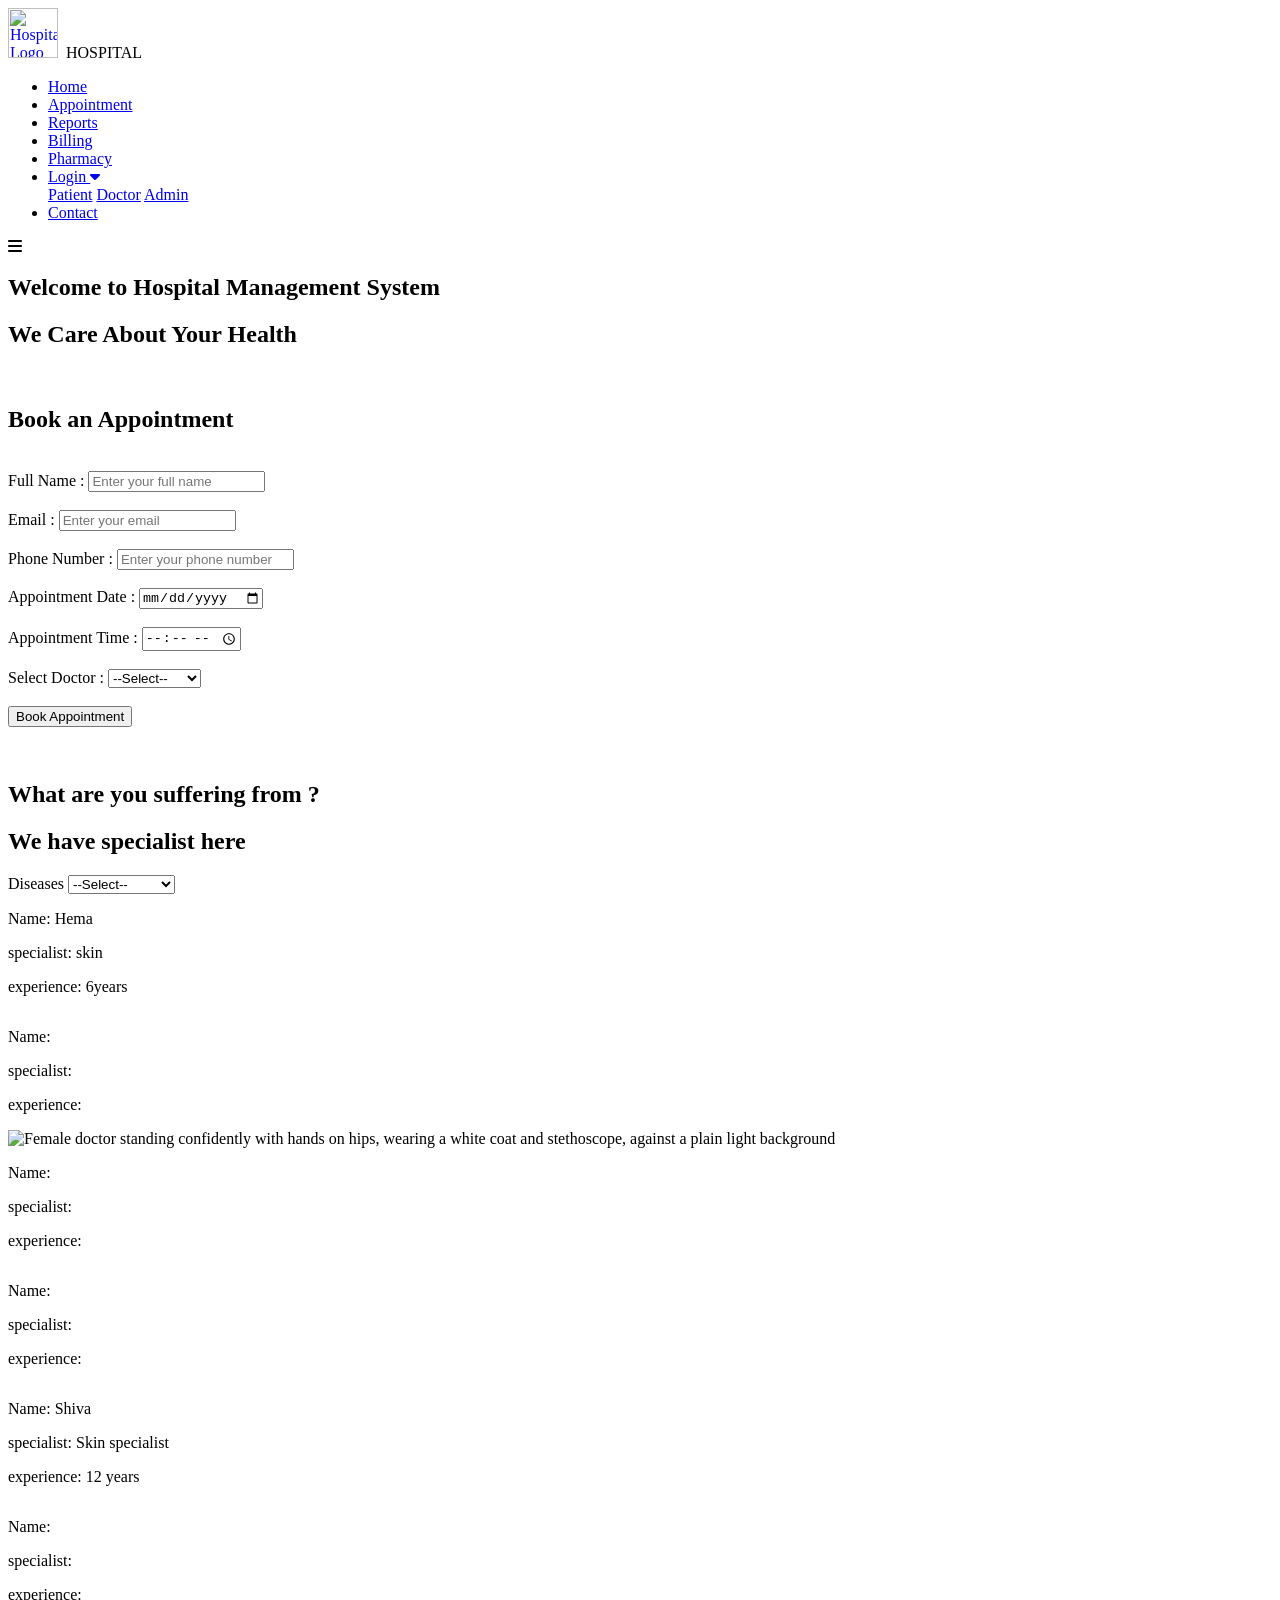
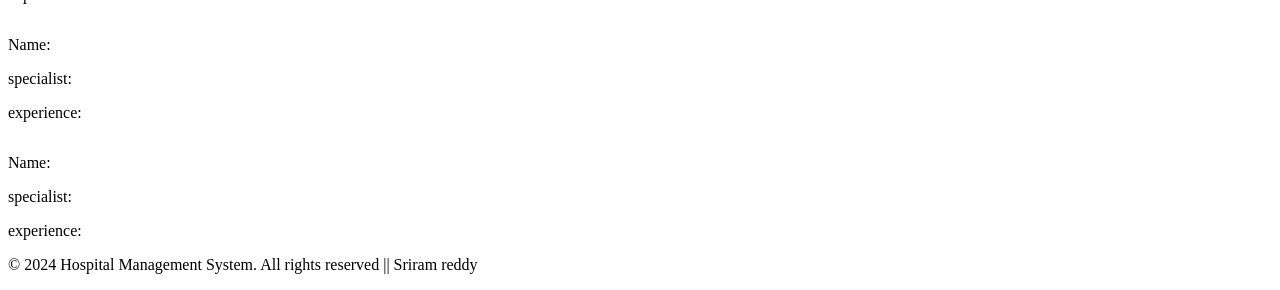
==== Appointment.html @ 1fb673c6 "Add logo image link to Appointment.html" ====
<html>

    
    <head>
        <title>hospital</title>
        <link rel="stylesheet" href="Appointment.css">
         <link rel="stylesheet" href="https://cdnjs.cloudflare.com/ajax/libs/font-awesome/6.0.0/css/all.min.css">
        
    </head>
     
    <body>
        <div class="main">
            <header class="navbar">
        <div class="logo">
                       <a href="index.html"> <img src="22.png" alt="Hospital Logo" class="logo-image"height="50",width="50",top-padd="-10px"></a>

            <i class="fas fa-hospital-plus"></i> <span>HOSPITAL</span>
        </div>
        
        <nav>
            <ul class="nav-links" id="navLinks">
               <li><a href="index.html">Home</a></li>
                <li><a href="Appointment.html">Appointment</a></li>
                <li><a href="Reports.html">Reports</a></li>
                <li><a href="billing.html">Billing</a></li>
                 <li><a href="pharmacy.html">Pharmacy</a></li>
                <li class="dropdown">
                    <a href="javascript:void(0)" class="dropbtn">Login <i class="fa fa-caret-down"></i></a>
                    <div class="dropdown-content">
                        <a href="patient_login.html">Patient</a>
                        <a href="doctor_login.html">Doctor</a>
                        <a href="admin_login.html">Admin</a>
                    </div>
                </li>
                <li><a href="contact.html">Contact</a></li>
            </ul>
            <div class="hamburger" id="hamburger">
                <i class="fas fa-bars"></i>
            </div>
        </nav>
    </header>
           
                            

          <section>
            <div class="title">
            <h1>Welcome to Hospital Management System</h1>
            <h2>We Care About Your Health</h2>

            
            </div>
            <br>
            <div class="form">
                <h1>Book an Appointment</h1>
                <br>
                <form action="" method="post">
                    <label for="name">Full Name :</label>
                    <input type="text" id="name" name="name" placeholder="Enter your full name" required>
                    <br><br>

                    <label for="email">Email :</label>
                    <input type="email" id="email" name="email" placeholder="Enter your email" required>
                    <br><br>

                    <label for="phone">Phone Number :</label>
                    <input type="tel" id="phone" name="phone" placeholder="Enter your phone number" required>
                    <br><br>

                    <label for="date">Appointment Date :</label>
                    <input type="date" id="date" name="date" required>
                    <br><br>

                    <label for="time">Appointment Time :</label>
                    <input type="time" id="time" name="time" required>
                    <br><br>

                    <label for="doctor">Select Doctor :</label>
                    <select id="doctor" name="doctor" required>
                        <option value="">--Select--</option>
                        <option value="dr_smith">Dr. Smith</option>
                        <option value="dr_jones">Dr. Jones</option>
                        <option value="dr_brown">Dr. Brown</option>
                        <option value="dr_brown">Dr. Brown</option>
                        <option value="dr_jimmy">Dr. Jimmy</option>
                        <option value="dr_williams">Dr. Williams</option>
                        <option value="dr_taylor">Dr. Taylor</option>
                        <option value="dr_davis">Dr. Davis</option>
                    </select>
                    <br><br>

                    <input type="submit" value="Book Appointment">
                </form>
            </div>

           
              <br>
              <div class="product">
                <h1>What are you suffering from ?</h1>

                <h2>We have specialist here</h2>

                <div class="form1">
            <lable for="Diseases">Diseases</lable>
            <select id="doctor" name="doctor" required>
                <option value="">--Select--</option>
                <option value="">General</option>
                <option value="">Skin specialist</option>
                <option value="">Fever</option>

            </select>
            </div>
                <div class="product1">
                    <div class="item">   
                        <img src="2.png" alt="">
                        <p>Name: Hema</p>
                        <p>specialist: skin</p>
                        <p>experience: 6years</p>
                    </div>
                    <div class="item">
                          <img src="3.png" alt="">
                        <p>Name:</p>
                        <p>specialist:</p>
                        <p>experience:</p>
                        
                    </div>
                    <div class="item">
                        <img src="4.png" alt="Female doctor standing confidently with hands on hips, wearing a white coat and stethoscope, against a plain light background">
                        <p>Name:</p>
                        <p>specialist:</p>
                        <p>experience:</p>
                        
                    </div>
                    <div class="item">
                          <img src="5.png" alt="">
                        <p>Name:</p>
                        <p>specialist:</p>
                        <p>experience:</p>
                        
                    </div>
                   
                </div>

                <div class="product2">
                    <div class="item1">
                         <img src="shiva.png" alt="">
                        <p>Name: Shiva</p>
                        <p>specialist: Skin specialist</p>
                        <p>experience: 12 years</p>

                    </div>

                    <div class="item1">
                         <img src=".png" alt="">
                        <p>Name:</p>
                        <p>specialist:</p>
                        <p>experience:</p>
                        
                    </div>

                    <div class="item1">
                         <img src=".png" alt="">
                        <p>Name:</p>
                        <p>specialist:</p>
                        <p>experience:</p>
                        
                    </div>

                    <div class="item1">
                         <img src=".png" alt="">
                        <p>Name:</p>
                        <p>specialist:</p>
                        <p>experience:</p>

                    </div>
                </div>
              </div>
             


                

            
            </section>
           
        <div class="footer">
            <p>&copy; 2024 Hospital Management System. All rights reserved || Sriram reddy</p>
            </div>
                          </div>

    </body>

</html>
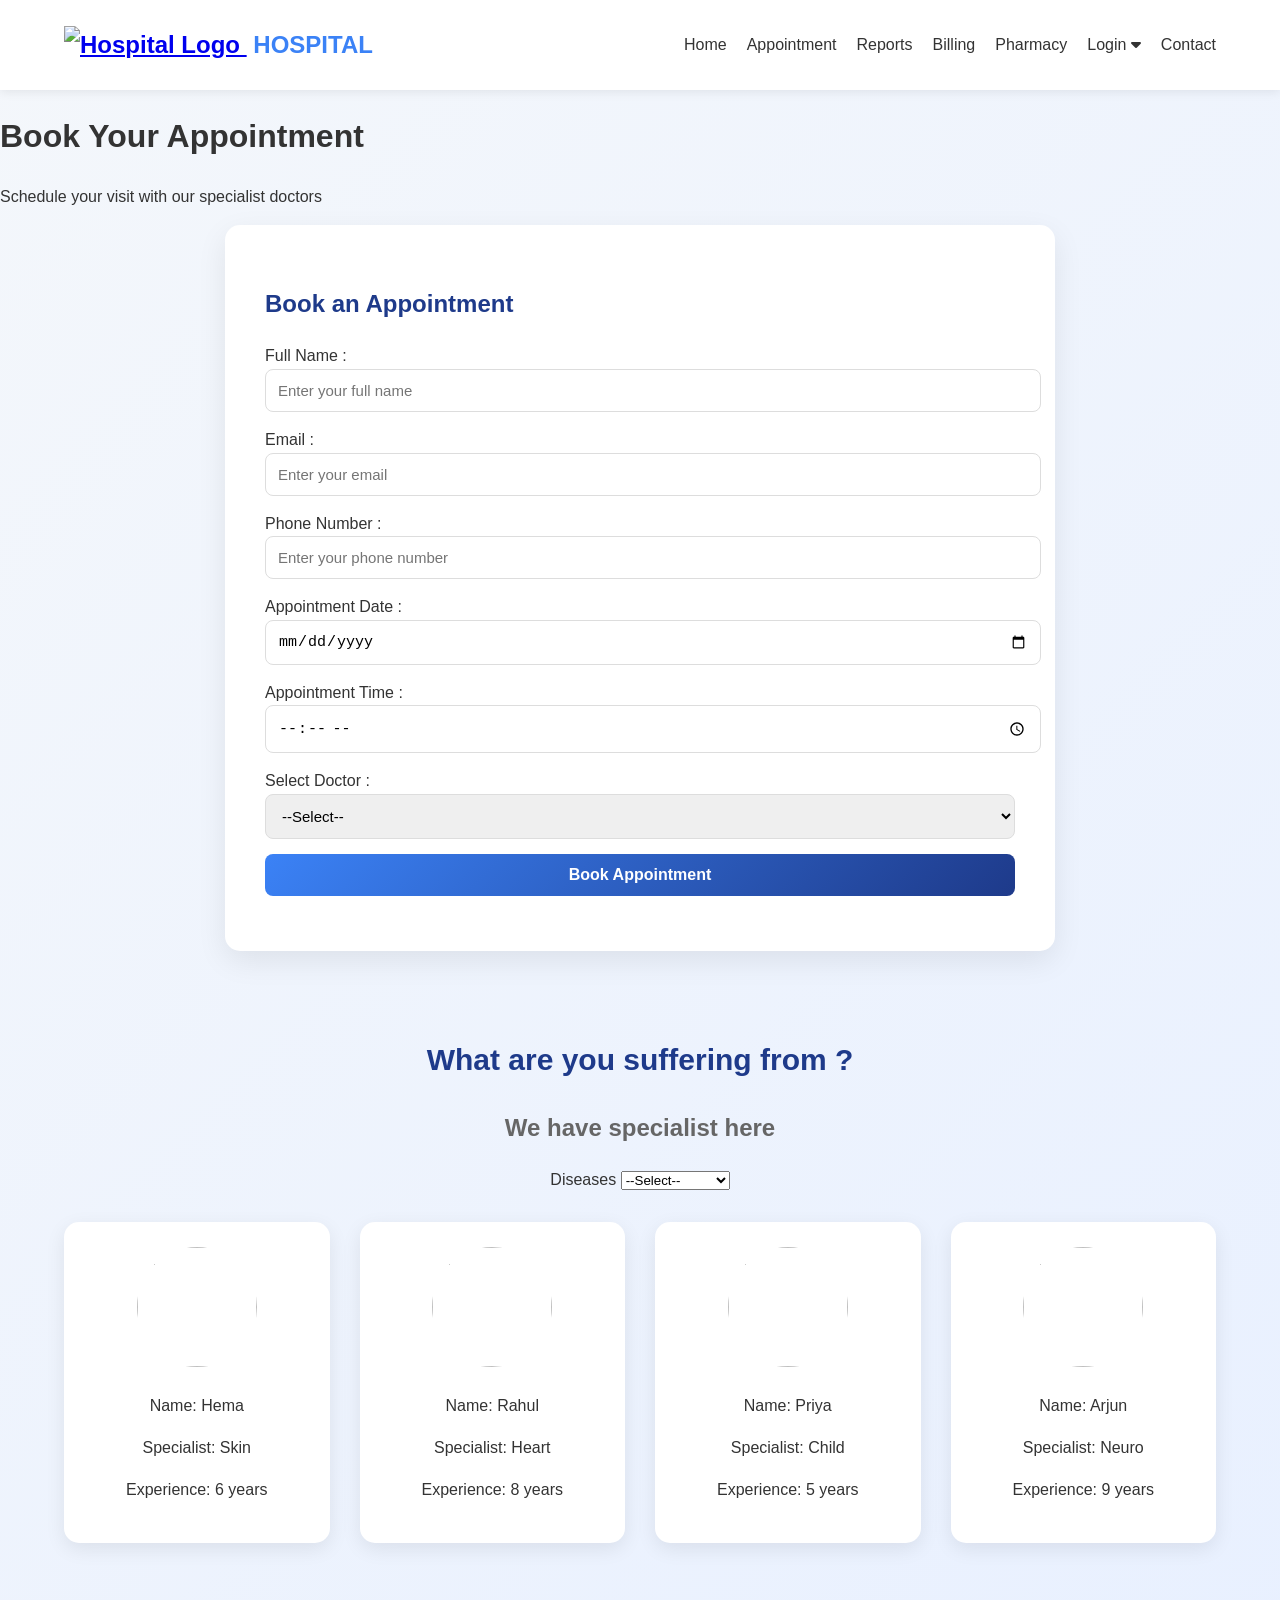
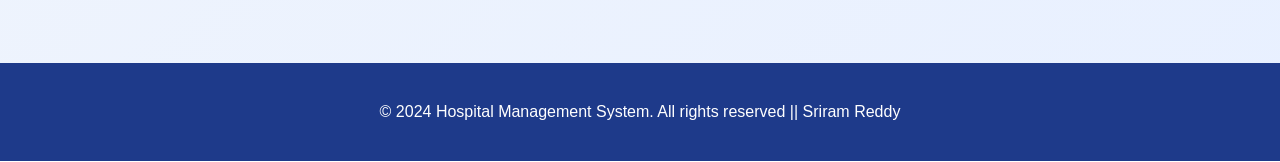
==== commit ad21b650: "Refactor Appointment.html with new layout and styles Updated the structure and content of the Appoin" ====
--- a/Appointment.html
+++ b/Appointment.html
@@ -1,193 +1,239 @@
+<!-- appointment.html -->
+<!DOCTYPE html>
 <html>
 
-    
-    <head>
-        <title>hospital</title>
-        <link rel="stylesheet" href="Appointment.css">
-         <link rel="stylesheet" href="https://cdnjs.cloudflare.com/ajax/libs/font-awesome/6.0.0/css/all.min.css">
-        
-    </head>
-     
-    <body>
-        <div class="main">
-            <header class="navbar">
-        <div class="logo">
-                       <a href="index.html"> <img src="22.png" alt="Hospital Logo" class="logo-image"height="50",width="50",top-padd="-10px"></a>
-
-            <i class="fas fa-hospital-plus"></i> <span>HOSPITAL</span>
-        </div>
-        
-        <nav>
-            <ul class="nav-links" id="navLinks">
-               <li><a href="index.html">Home</a></li>
-                <li><a href="Appointment.html">Appointment</a></li>
-                <li><a href="Reports.html">Reports</a></li>
-                <li><a href="billing.html">Billing</a></li>
-                 <li><a href="pharmacy.html">Pharmacy</a></li>
-                <li class="dropdown">
-                    <a href="javascript:void(0)" class="dropbtn">Login <i class="fa fa-caret-down"></i></a>
-                    <div class="dropdown-content">
-                        <a href="patient_login.html">Patient</a>
-                        <a href="doctor_login.html">Doctor</a>
-                        <a href="admin_login.html">Admin</a>
-                    </div>
-                </li>
-                <li><a href="contact.html">Contact</a></li>
-            </ul>
-            <div class="hamburger" id="hamburger">
-                <i class="fas fa-bars"></i>
-            </div>
-        </nav>
-    </header>
-           
-                            
-
-          <section>
-            <div class="title">
-            <h1>Welcome to Hospital Management System</h1>
-            <h2>We Care About Your Health</h2>
-
-            
-            </div>
-            <br>
-            <div class="form">
-                <h1>Book an Appointment</h1>
-                <br>
-                <form action="" method="post">
-                    <label for="name">Full Name :</label>
-                    <input type="text" id="name" name="name" placeholder="Enter your full name" required>
-                    <br><br>
-
-                    <label for="email">Email :</label>
-                    <input type="email" id="email" name="email" placeholder="Enter your email" required>
-                    <br><br>
-
-                    <label for="phone">Phone Number :</label>
-                    <input type="tel" id="phone" name="phone" placeholder="Enter your phone number" required>
-                    <br><br>
-
-                    <label for="date">Appointment Date :</label>
-                    <input type="date" id="date" name="date" required>
-                    <br><br>
-
-                    <label for="time">Appointment Time :</label>
-                    <input type="time" id="time" name="time" required>
-                    <br><br>
-
-                    <label for="doctor">Select Doctor :</label>
-                    <select id="doctor" name="doctor" required>
-                        <option value="">--Select--</option>
-                        <option value="dr_smith">Dr. Smith</option>
-                        <option value="dr_jones">Dr. Jones</option>
-                        <option value="dr_brown">Dr. Brown</option>
-                        <option value="dr_brown">Dr. Brown</option>
-                        <option value="dr_jimmy">Dr. Jimmy</option>
-                        <option value="dr_williams">Dr. Williams</option>
-                        <option value="dr_taylor">Dr. Taylor</option>
-                        <option value="dr_davis">Dr. Davis</option>
-                    </select>
-                    <br><br>
-
-                    <input type="submit" value="Book Appointment">
-                </form>
-            </div>
-
-           
-              <br>
-              <div class="product">
-                <h1>What are you suffering from ?</h1>
-
-                <h2>We have specialist here</h2>
-
-                <div class="form1">
-            <lable for="Diseases">Diseases</lable>
-            <select id="doctor" name="doctor" required>
-                <option value="">--Select--</option>
-                <option value="">General</option>
-                <option value="">Skin specialist</option>
-                <option value="">Fever</option>
-
-            </select>
-            </div>
-                <div class="product1">
-                    <div class="item">   
-                        <img src="2.png" alt="">
-                        <p>Name: Hema</p>
-                        <p>specialist: skin</p>
-                        <p>experience: 6years</p>
-                    </div>
-                    <div class="item">
-                          <img src="3.png" alt="">
-                        <p>Name:</p>
-                        <p>specialist:</p>
-                        <p>experience:</p>
-                        
-                    </div>
-                    <div class="item">
-                        <img src="4.png" alt="Female doctor standing confidently with hands on hips, wearing a white coat and stethoscope, against a plain light background">
-                        <p>Name:</p>
-                        <p>specialist:</p>
-                        <p>experience:</p>
-                        
-                    </div>
-                    <div class="item">
-                          <img src="5.png" alt="">
-                        <p>Name:</p>
-                        <p>specialist:</p>
-                        <p>experience:</p>
-                        
-                    </div>
-                   
-                </div>
-
-                <div class="product2">
-                    <div class="item1">
-                         <img src="shiva.png" alt="">
-                        <p>Name: Shiva</p>
-                        <p>specialist: Skin specialist</p>
-                        <p>experience: 12 years</p>
-
-                    </div>
-
-                    <div class="item1">
-                         <img src=".png" alt="">
-                        <p>Name:</p>
-                        <p>specialist:</p>
-                        <p>experience:</p>
-                        
-                    </div>
-
-                    <div class="item1">
-                         <img src=".png" alt="">
-                        <p>Name:</p>
-                        <p>specialist:</p>
-                        <p>experience:</p>
-                        
-                    </div>
-
-                    <div class="item1">
-                         <img src=".png" alt="">
-                        <p>Name:</p>
-                        <p>specialist:</p>
-                        <p>experience:</p>
-
-                    </div>
-                </div>
-              </div>
-             
-
-
-                
-
-            
-            </section>
-           
-        <div class="footer">
-            <p>&copy; 2024 Hospital Management System. All rights reserved || Sriram reddy</p>
-            </div>
-                          </div>
-
-    </body>
+<head>
+    <title>Hospital</title>
+
+    <link rel="stylesheet" href="Appointment.css">
+
+    <link rel="stylesheet" href="https://cdnjs.cloudflare.com/ajax/libs/font-awesome/6.0.0/css/all.min.css">
+
+</head>
+
+<body>
+
+<div class="main">
+
+<header class="navbar">
+
+<div class="logo">
+
+<a href="index.html">
+<img src="22.png" alt="Hospital Logo" class="logo-image" height="50" width="50">
+</a>
+
+<i class="fas fa-hospital-plus"></i>
+<span>HOSPITAL</span>
+
+</div>
+
+<nav>
+
+<ul class="nav-links" id="navLinks">
+
+<li><a href="index.html">Home</a></li>
+<li><a href="Appointment.html">Appointment</a></li>
+<li><a href="Reports.html">Reports</a></li>
+<li><a href="billing.html">Billing</a></li>
+<li><a href="pharmacy.html">Pharmacy</a></li>
+
+<li class="dropdown">
+
+<a href="#">Login <i class="fa fa-caret-down"></i></a>
+
+<div class="dropdown-content">
+
+<a href="patient_login.html">Patient</a>
+<a href="doctor_login.html">Doctor</a>
+<a href="admin_login.html">Admin</a>
+
+</div>
+
+</li>
+
+<li><a href="contact.html">Contact</a></li>
+
+</ul>
+
+<div class="hamburger" id="hamburger">
+<i class="fas fa-bars"></i>
+</div>
+
+</nav>
+
+</header>
+
+
+<!-- HERO SECTION -->
+
+<div class="hero">
+
+<h1>Book Your Appointment</h1>
+
+<p>Schedule your visit with our specialist doctors</p>
+
+</div>
+
+
+<section>
+
+<div class="form">
+
+<h1>Book an Appointment</h1>
+
+<form action="" method="post">
+
+<label for="name">Full Name :</label>
+<input type="text" id="name" name="name" placeholder="Enter your full name" required>
+
+<label for="email">Email :</label>
+<input type="email" id="email" name="email" placeholder="Enter your email" required>
+
+<label for="phone">Phone Number :</label>
+<input type="tel" id="phone" name="phone" placeholder="Enter your phone number" required>
+
+<label for="date">Appointment Date :</label>
+<input type="date" id="date" name="date" required>
+
+<label for="time">Appointment Time :</label>
+<input type="time" id="time" name="time" required>
+
+<label for="doctorSelect">Select Doctor :</label>
+
+<select id="doctorSelect" name="doctor" required>
+
+<option value="">--Select--</option>
+
+<option value="dr_smith">Dr. Smith</option>
+<option value="dr_jones">Dr. Jones</option>
+<option value="dr_brown">Dr. Brown</option>
+<option value="dr_jimmy">Dr. Jimmy</option>
+<option value="dr_williams">Dr. Williams</option>
+<option value="dr_taylor">Dr. Taylor</option>
+<option value="dr_davis">Dr. Davis</option>
+
+</select>
+
+<input type="submit" value="Book Appointment">
+
+</form>
+
+</div>
+
+
+<!-- SPECIALIST SECTION -->
+
+<div class="product">
+
+<h1>What are you suffering from ?</h1>
+
+<h2>We have specialist here</h2>
+
+<div class="form1">
+
+<label for="diseaseSelect">Diseases</label>
+
+<select id="diseaseSelect">
+
+<option value="">--Select--</option>
+
+<option>General</option>
+<option>Skin Specialist</option>
+<option>Fever</option>
+
+</select>
+
+</div>
+
+
+<div class="product1">
+
+<div class="item">
+
+<img src="2.png">
+
+<p>Name: Hema</p>
+<p>Specialist: Skin</p>
+<p>Experience: 6 years</p>
+
+</div>
+
+<div class="item">
+
+<img src="3.png">
+
+<p>Name: Rahul</p>
+<p>Specialist: Heart</p>
+<p>Experience: 8 years</p>
+
+</div>
+
+<div class="item">
+
+<img src="4.png">
+
+<p>Name: Priya</p>
+<p>Specialist: Child</p>
+<p>Experience: 5 years</p>
+
+</div>
+
+<div class="item">
+
+<img src="5.png">
+
+<p>Name: Arjun</p>
+<p>Specialist: Neuro</p>
+<p>Experience: 9 years</p>
+
+</div>
+
+</div>
+
+</div>
+
+</section>
+
+
+<div class="footer">
+
+<p>&copy; 2024 Hospital Management System. All rights reserved || Sriram Reddy</p>
+
+</div>
+
+</div>
+
+
+<script>
+
+const hamburger = document.getElementById('hamburger');
+const navLinks = document.getElementById('navLinks');
+
+hamburger.addEventListener('click', () => {
+
+navLinks.classList.toggle('active');
+
+const icon = hamburger.querySelector('i');
+
+if (navLinks.classList.contains('active')) {
+
+icon.classList.remove('fa-bars');
+icon.classList.add('fa-times');
+
+}
+
+else {
+
+icon.classList.remove('fa-times');
+icon.classList.add('fa-bars');
+
+}
+
+});
+
+</script>
+
+</body>
 
 </html>
-
--- a/Appointment.css
+++ b/Appointment.css
@@ -0,0 +1,306 @@
+:root {
+    --primary: #1e3a8a;
+    --accent: #3b82f6;
+    --light: #f4f7fb;
+    --white: #ffffff;
+    --success: #10b981;
+}
+
+/* BODY */
+
+body {
+    font-family: 'Segoe UI', Tahoma, Geneva, Verdana, sans-serif;
+    margin: 0;
+    background: linear-gradient(135deg,#f4f7fb,#e8f0ff);
+    color: #333;
+    line-height: 1.6;
+
+}
+
+/* NAVBAR */
+
+.navbar{
+    display:flex;
+    justify-content:space-between;
+    align-items:center;
+    padding: 1rem 5%;
+    background:white;
+    box-shadow:0 2px 10px rgba(0,0,0,0.08);
+    position: sticky;
+    top: 0;
+    z-index: 1000;
+}
+
+.logo{
+    font-size:1.5rem;
+    font-weight:bold;
+    color:var(--accent);
+}
+
+.nav-links{
+    display:flex;
+    gap:20px;
+    list-style:none;
+}
+
+.nav-links a{
+    text-decoration:none;
+    font-weight:500;
+    color:#333;
+}
+
+.nav-links a:hover{
+    color:var(--accent);
+}
+
+/* HERO */
+
+.title{
+    text-align:center;
+    padding:60px 20px;
+}
+
+.title h1{
+    font-size:38px;
+    color:var(--primary);
+}
+
+.title h2{
+    color:#555;
+}
+
+/* APPOINTMENT FORM */
+
+.form{
+    width:90%;
+    max-width:750px;
+    margin:auto;
+    padding:40px;
+    border-radius:15px;
+
+    background:white;
+
+    box-shadow:
+    0 10px 30px rgba(0,0,0,0.08);
+
+    transition:0.3s;
+}
+
+.form:hover{
+    transform:translateY(-5px);
+}
+
+.form h1{
+    color:var(--primary);
+}
+
+/* INPUTS */
+
+.form input,
+.form select{
+
+    width:100%;
+    padding:12px;
+
+    border-radius:8px;
+
+    border:1px solid #ddd;
+
+    font-size:15px;
+
+    margin-bottom:15px;
+
+    transition:0.2s;
+}
+
+.form input:focus,
+.form select:focus{
+
+    outline:none;
+
+    border-color:var(--accent);
+
+    box-shadow:0 0 5px rgba(59,130,246,0.4);
+}
+
+/* BUTTON */
+
+.form input[type=submit]{
+
+    background:linear-gradient(135deg,#3b82f6,#1e3a8a);
+
+    color:white;
+
+    border:none;
+
+    font-size:16px;
+
+    font-weight:600;
+
+    cursor:pointer;
+
+    transition:0.3s;
+
+}
+
+.form input[type=submit]:hover{
+
+    transform:scale(1.05);
+
+    box-shadow:0 6px 15px rgba(0,0,0,0.15);
+
+}
+
+/* SPECIALIST SECTION */
+
+.product{
+
+    padding:60px 5%;
+
+    text-align:center;
+
+}
+
+.product h1{
+
+    font-size:30px;
+
+    color:var(--primary);
+
+}
+
+.product h2{
+
+    color:#666;
+
+}
+
+/* DOCTOR CARDS */
+
+.product1,
+.product2{
+
+    display:grid;
+
+    grid-template-columns:repeat(auto-fit,minmax(230px,1fr));
+
+    gap:30px;
+
+    margin-top:30px;
+
+}
+
+/* CARD */
+
+.item,
+.item1{
+
+    background:white;
+
+    padding:25px;
+
+    border-radius:15px;
+
+    box-shadow:0 6px 20px rgba(0,0,0,0.08);
+
+    transition:0.3s;
+
+}
+
+.item:hover,
+.item1:hover{
+
+    transform:translateY(-10px);
+
+    box-shadow:0 10px 25px rgba(0,0,0,0.15);
+
+}
+
+/* DOCTOR IMAGE */
+
+.item img,
+.item1 img{
+
+    width:120px;
+
+    height:120px;
+
+    border-radius:50%;
+
+    object-fit:cover;
+
+    margin-bottom:10px;
+
+}
+
+/* FOOTER */
+
+.footer{
+
+    background:#1e3a8a;
+
+    color:white;
+
+    text-align:center;
+
+    padding:20px;
+
+    margin-top:60px;
+
+}
+
+/* MOBILE */
+.dropdown { position: relative; }
+.dropdown-content {
+    display: none;
+    position: absolute;
+    background: var(--white);
+    min-width: 150px;
+    box-shadow: 0 8px 16px rgba(0,0,0,0.1);
+    border-radius: 4px;
+}
+.dropdown-content a {
+    padding: 12px 16px;
+    display: block;
+}
+.dropdown:hover .dropdown-content { display: block; }
+
+.hamburger { 
+    display: none; 
+    cursor: pointer; 
+    font-size: 1.8rem; 
+    color: var(--primary);
+}
+
+@media(max-width:768px){
+
+.nav-links{
+
+display:none;
+
+flex-direction:column;
+
+position:absolute;
+
+top:60px;
+
+right:0;
+
+background:white;
+
+width:100%;
+
+text-align:center;
+
+}
+
+.nav-links.active{
+display:flex;
+}
+
+.hamburger{
+display:block;
+font-size:25px;
+}
+
+}
